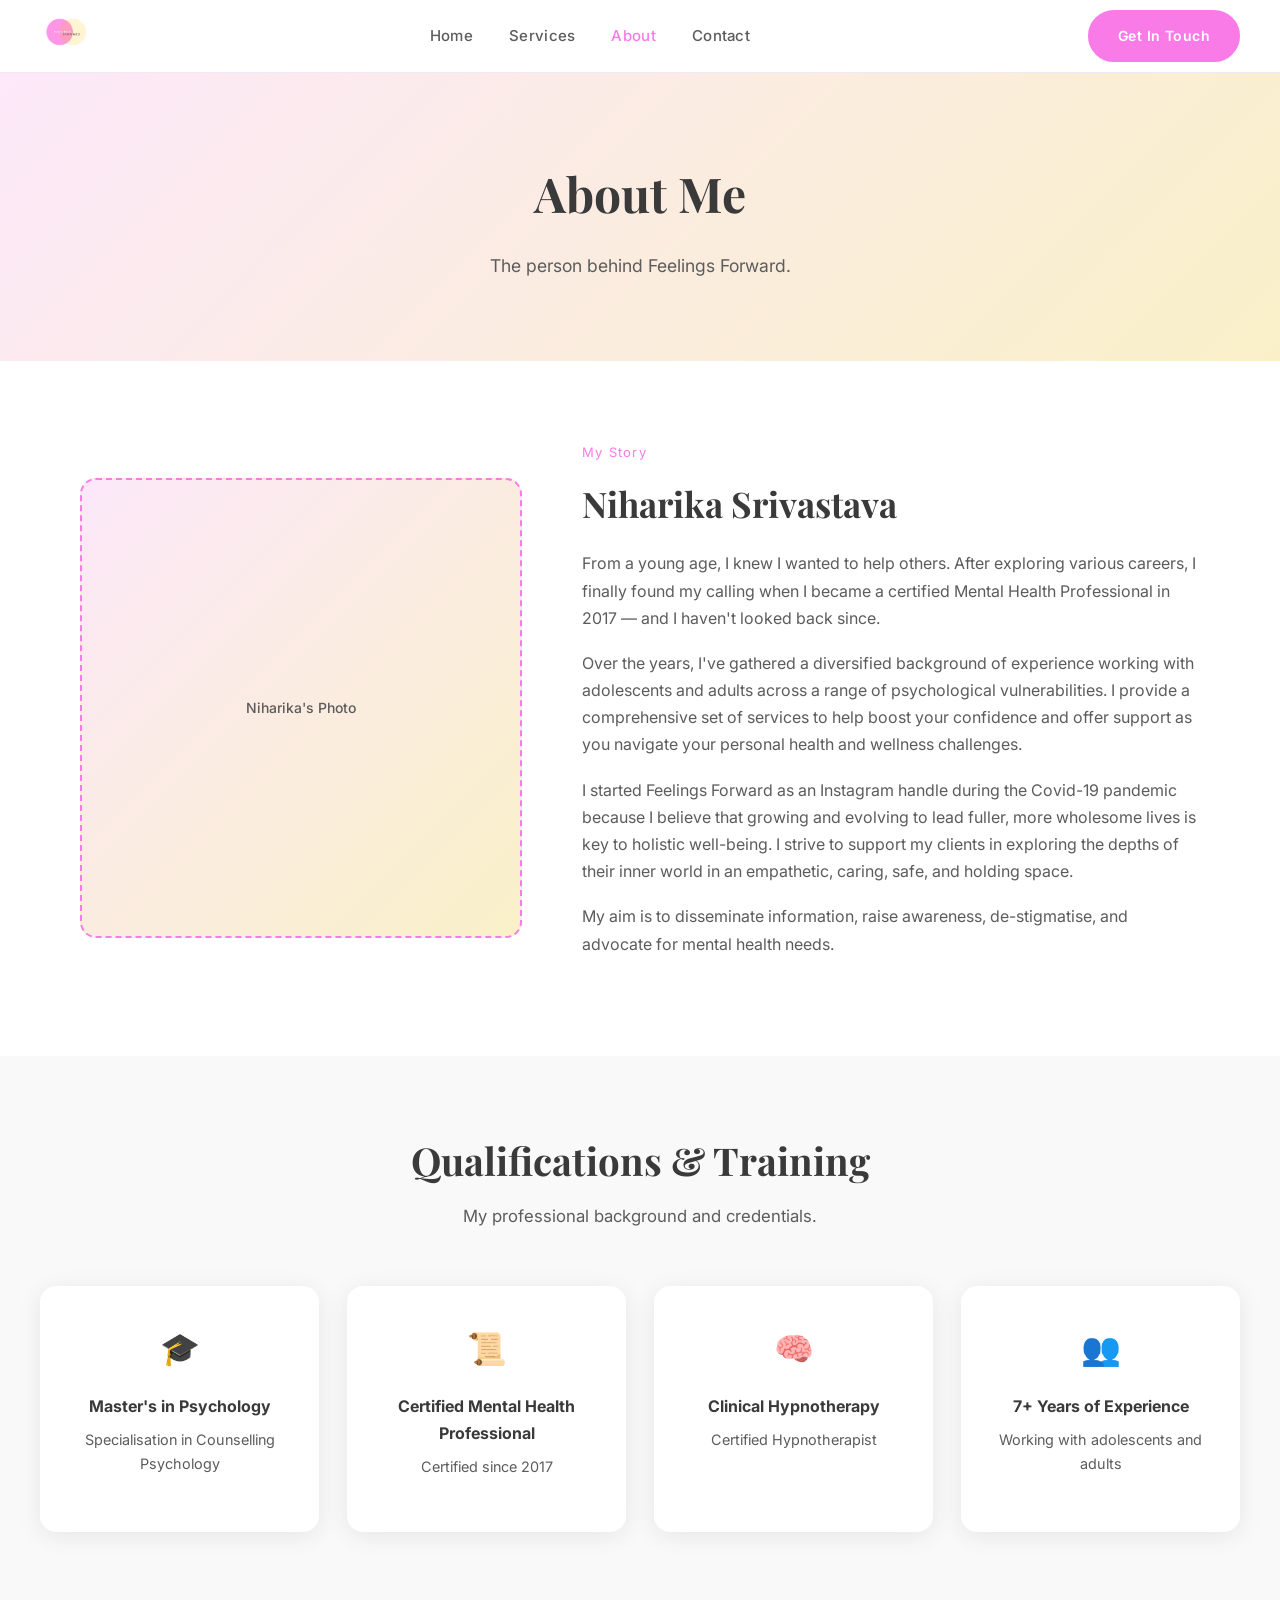
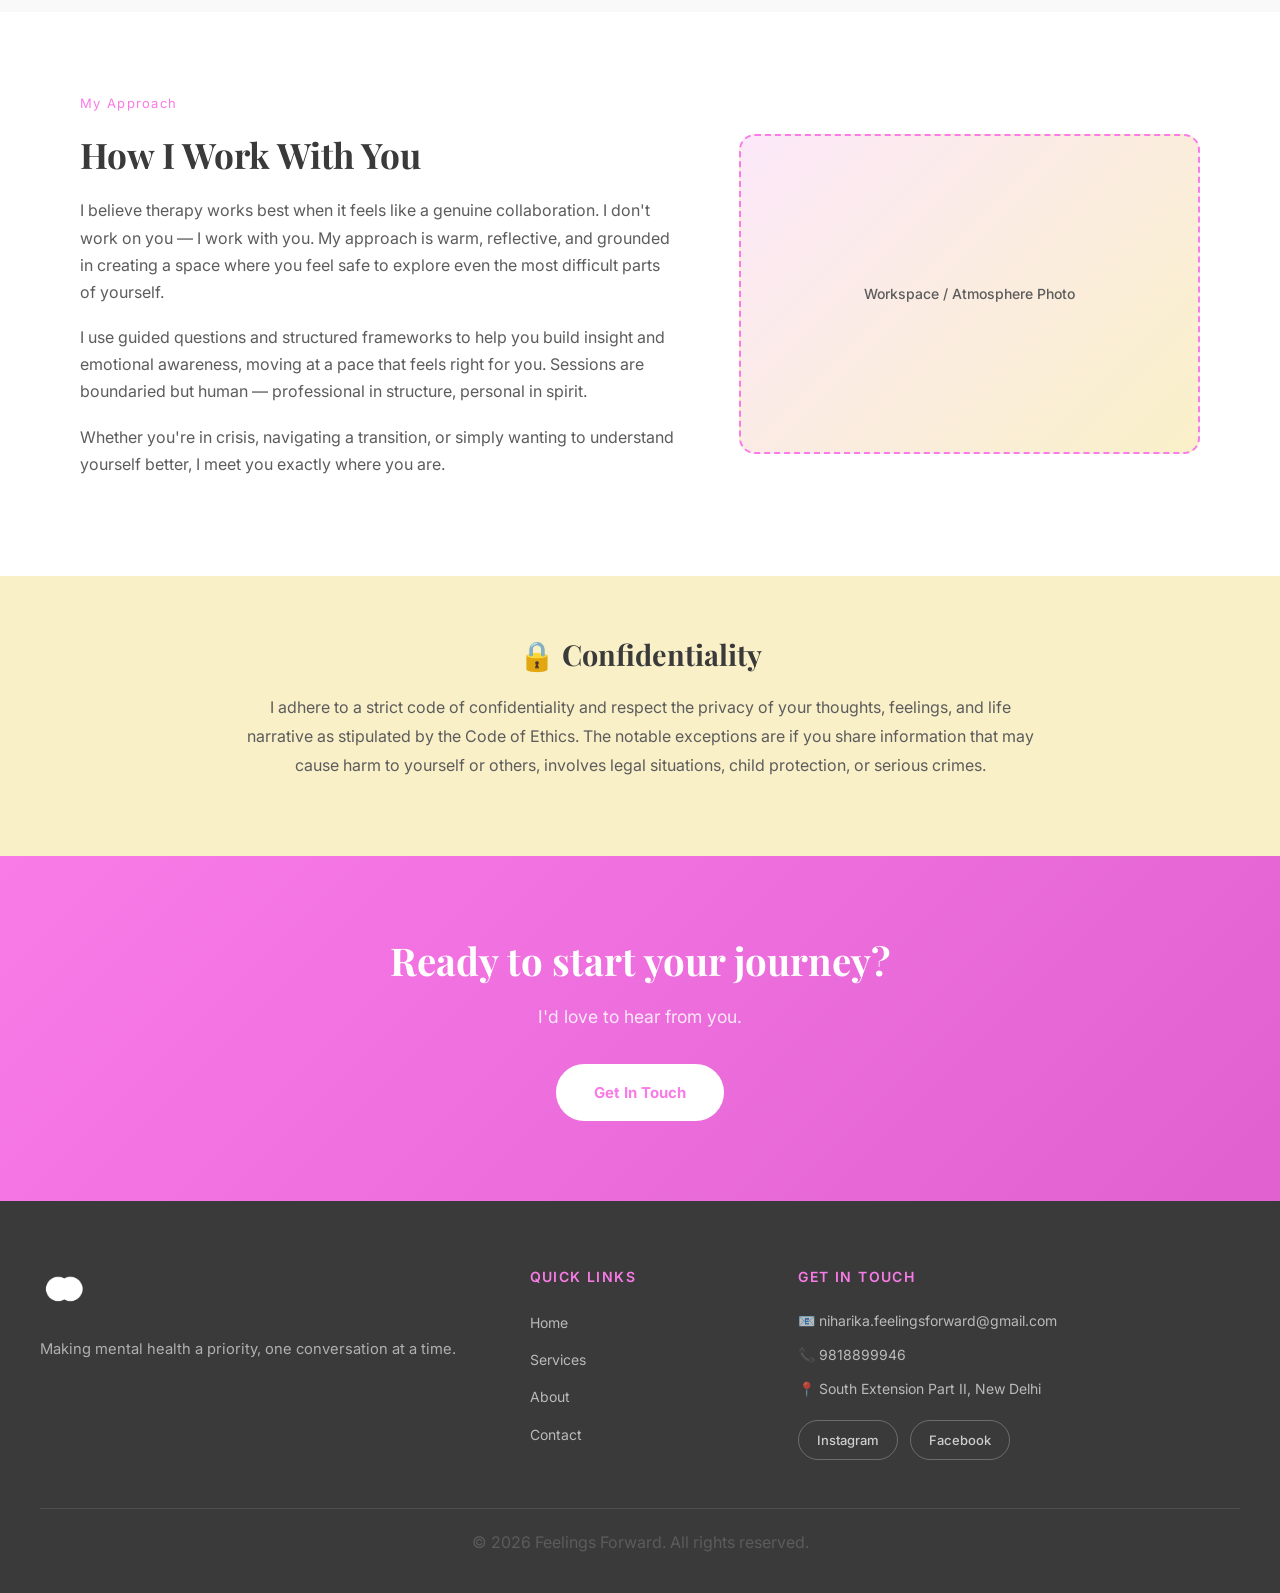
==== about.html @ fb522c78 "Add files via upload" ====
<!DOCTYPE html>
<html lang="en">
<head>
  <meta charset="UTF-8"/>
  <meta name="viewport" content="width=device-width, initial-scale=1.0"/>
  <title>About | Feelings Forward</title>
  <link rel="stylesheet" href="styles.css"/>
  <link href="https://fonts.googleapis.com/css2?family=Playfair+Display:wght@400;600;700&family=Inter:wght@300;400;500;600&display=swap" rel="stylesheet"/>
</head>
<body>

  <nav class="navbar">
    <div class="nav-container">
      <a href="index.html" class="logo">
        <img src="logo.png" alt="Feelings Forward" class="logo-img"/>
      </a>
      <ul class="nav-links">
        <li><a href="index.html">Home</a></li>
        <li><a href="services.html">Services</a></li>
        <li><a href="about.html" class="active">About</a></li>
        <li><a href="contact.html">Contact</a></li>
      </ul>
      <a href="contact.html" class="btn-primary">Get In Touch</a>
      <div class="hamburger" onclick="toggleMenu()">
        <span></span><span></span><span></span>
      </div>
    </div>
  </nav>

  <section class="page-header">
    <h1>About Me</h1>
    <p>The person behind Feelings Forward.</p>
  </section>

  <!-- ABOUT MAIN -->
  <section class="section about-main">
    <div class="about-main-image">
      <div class="placeholder-img large-placeholder"><span>Niharika's Photo</span></div>
    </div>
    <div class="about-main-content">
      <p class="section-label">My Story</p>
      <h2>Niharika Srivastava</h2>
      <p>From a young age, I knew I wanted to help others. After exploring various careers, I finally found my calling when I became a certified Mental Health Professional in 2017 — and I haven't looked back since.</p>
      <p>Over the years, I've gathered a diversified background of experience working with adolescents and adults across a range of psychological vulnerabilities. I provide a comprehensive set of services to help boost your confidence and offer support as you navigate your personal health and wellness challenges.</p>
      <p>I started Feelings Forward as an Instagram handle during the Covid-19 pandemic because I believe that growing and evolving to lead fuller, more wholesome lives is key to holistic well-being. I strive to support my clients in exploring the depths of their inner world in an empathetic, caring, safe, and holding space.</p>
      <p>My aim is to disseminate information, raise awareness, de-stigmatise, and advocate for mental health needs.</p>
    </div>
  </section>

  <!-- QUALIFICATIONS -->
  <section class="section qualifications-section">
    <div class="section-header">
      <h2>Qualifications & Training</h2>
      <p>My professional background and credentials.</p>
    </div>
    <div class="qual-grid">
      <div class="qual-card">
        <div class="qual-icon">🎓</div>
        <h4>Master's in Psychology</h4>
        <p>Specialisation in Counselling Psychology</p>
      </div>
      <div class="qual-card">
        <div class="qual-icon">📜</div>
        <h4>Certified Mental Health Professional</h4>
        <p>Certified since 2017</p>
      </div>
      <div class="qual-card">
        <div class="qual-icon">🧠</div>
        <h4>Clinical Hypnotherapy</h4>
        <p>Certified Hypnotherapist</p>
      </div>
      <div class="qual-card">
        <div class="qual-icon">👥</div>
        <h4>7+ Years of Experience</h4>
        <p>Working with adolescents and adults</p>
      </div>
    </div>
  </section>

  <!-- MY APPROACH -->
  <section class="section approach-section">
    <div class="approach-content">
      <p class="section-label">My Approach</p>
      <h2>How I Work With You</h2>
      <p>I believe therapy works best when it feels like a genuine collaboration. I don't work on you — I work with you. My approach is warm, reflective, and grounded in creating a space where you feel safe to explore even the most difficult parts of yourself.</p>
      <p>I use guided questions and structured frameworks to help you build insight and emotional awareness, moving at a pace that feels right for you. Sessions are boundaried but human — professional in structure, personal in spirit.</p>
      <p>Whether you're in crisis, navigating a transition, or simply wanting to understand yourself better, I meet you exactly where you are.</p>
    </div>
    <div class="approach-image">
      <div class="placeholder-img"><span>Workspace / Atmosphere Photo</span></div>
    </div>
  </section>

  <!-- CONFIDENTIALITY -->
  <section class="confidentiality-section">
    <div class="conf-inner">
      <h2>🔒 Confidentiality</h2>
      <p>I adhere to a strict code of confidentiality and respect the privacy of your thoughts, feelings, and life narrative as stipulated by the Code of Ethics. The notable exceptions are if you share information that may cause harm to yourself or others, involves legal situations, child protection, or serious crimes.</p>
    </div>
  </section>

  <section class="cta-banner">
    <h2>Ready to start your journey?</h2>
    <p>I'd love to hear from you.</p>
    <a href="contact.html" class="btn-white">Get In Touch</a>
  </section>

  <footer class="footer">
    <div class="footer-container">
      <div class="footer-brand">
        <img src="logo.png" alt="Feelings Forward" class="footer-logo"/>
        <p>Making mental health a priority, one conversation at a time.</p>
      </div>
      <div class="footer-links">
        <h4>Quick Links</h4>
        <ul>
          <li><a href="index.html">Home</a></li>
          <li><a href="services.html">Services</a></li>
          <li><a href="about.html">About</a></li>
          <li><a href="contact.html">Contact</a></li>
        </ul>
      </div>
      <div class="footer-contact">
        <h4>Get In Touch</h4>
        <p>📧 niharika.feelingsforward@gmail.com</p>
        <p>📞 9818899946</p>
        <p>📍 South Extension Part II, New Delhi</p>
        <div class="social-links">
          <a href="#" class="social-btn">Instagram</a>
          <a href="#" class="social-btn">Facebook</a>
        </div>
      </div>
    </div>
    <div class="footer-bottom">
      <p>© 2026 Feelings Forward. All rights reserved.</p>
    </div>
  </footer>

  <script src="script.js"></script>
</body>
</html>
---- styles.css ----
/* ===========================
   FEELINGS FORWARD - STYLES
   =========================== */

:root {
  --pink: #F97BE8;
  --pink-light: #fce8f9;
  --cream: #FAF0C8;
  --cream-dark: #f5e6a8;
  --dark: #3a3a3a;
  --grey: #5C5C5C;
  --light-grey: #f9f9f9;
  --white: #ffffff;
  --font-heading: 'Playfair Display', serif;
  --font-body: 'Inter', sans-serif;
  --shadow: 0 4px 24px rgba(0,0,0,0.08);
  --radius: 16px;
  --transition: all 0.3s ease;
}

* { margin: 0; padding: 0; box-sizing: border-box; }

html { scroll-behavior: smooth; }

body {
  font-family: var(--font-body);
  color: var(--dark);
  background: var(--white);
  line-height: 1.7;
}

/* ---- NAVBAR ---- */
.navbar {
  position: sticky;
  top: 0;
  z-index: 1000;
  background: rgba(255,255,255,0.96);
  backdrop-filter: blur(10px);
  border-bottom: 1px solid #f0e8f5;
  padding: 0 40px;
}

.nav-container {
  max-width: 1200px;
  margin: 0 auto;
  display: flex;
  align-items: center;
  justify-content: space-between;
  height: 72px;
}

.logo-img { height: 52px; width: auto; }

.nav-links {
  display: flex;
  list-style: none;
  gap: 36px;
}

.nav-links a {
  text-decoration: none;
  color: var(--grey);
  font-size: 15px;
  font-weight: 500;
  letter-spacing: 0.02em;
  transition: var(--transition);
}

.nav-links a:hover,
.nav-links a.active {
  color: var(--pink);
}

.hamburger { display: none; flex-direction: column; gap: 5px; cursor: pointer; }
.hamburger span { display: block; width: 24px; height: 2px; background: var(--grey); border-radius: 2px; transition: var(--transition); }

/* ---- BUTTONS ---- */
.btn-primary {
  display: inline-block;
  background: var(--pink);
  color: white;
  padding: 12px 28px;
  border-radius: 50px;
  text-decoration: none;
  font-weight: 600;
  font-size: 14px;
  letter-spacing: 0.03em;
  transition: var(--transition);
  border: 2px solid var(--pink);
  cursor: pointer;
}

.btn-primary:hover {
  background: #e060d0;
  border-color: #e060d0;
  transform: translateY(-2px);
  box-shadow: 0 8px 20px rgba(249,123,232,0.35);
}

.btn-secondary {
  display: inline-block;
  background: transparent;
  color: var(--pink);
  padding: 12px 28px;
  border-radius: 50px;
  text-decoration: none;
  font-weight: 600;
  font-size: 14px;
  border: 2px solid var(--pink);
  transition: var(--transition);
}

.btn-secondary:hover {
  background: var(--pink-light);
  transform: translateY(-2px);
}

.btn-white {
  display: inline-block;
  background: white;
  color: var(--pink);
  padding: 14px 36px;
  border-radius: 50px;
  text-decoration: none;
  font-weight: 700;
  font-size: 15px;
  transition: var(--transition);
  border: 2px solid white;
}

.btn-white:hover {
  background: transparent;
  color: white;
  transform: translateY(-2px);
}

.full-width { width: 100%; text-align: center; }

/* ---- SECTIONS ---- */
.section {
  max-width: 1200px;
  margin: 0 auto;
  padding: 80px 40px;
}

.section-header {
  text-align: center;
  margin-bottom: 56px;
}

.section-header h2 {
  font-family: var(--font-heading);
  font-size: 2.4rem;
  color: var(--dark);
  margin-bottom: 16px;
}

.section-header p {
  font-size: 1.05rem;
  color: var(--grey);
  max-width: 560px;
  margin: 0 auto;
}

.section-label {
  font-size: 13px;
  font-weight: 600
text-transform: uppercase;
  letter-spacing: 0.1em;
  color: var(--pink);
  display: block;
  margin-bottom: 8px;
}

h2 {
  font-family: var(--font-heading);
  font-size: 2.2rem;
  color: var(--dark);
  margin-bottom: 20px;
  line-height: 1.3;
}

h3 {
  font-family: var(--font-heading);
  font-size: 1.4rem;
  color: var(--dark);
  margin-bottom: 12px;
}

p {
  color: var(--grey);
  font-size: 1rem;
  margin-bottom: 16px;
}

/* ---- PLACEHOLDER IMAGES ---- */
.placeholder-img {
  background: linear-gradient(135deg, var(--pink-light), var(--cream));
  border-radius: var(--radius);
  display: flex;
  align-items: center;
  justify-content: center;
  width: 100%;
  height: 320px;
  color: var(--grey);
  font-size: 14px;
  font-weight: 500;
  border: 2px dashed var(--pink);
}

.large-placeholder { height: 460px; }
.hero-placeholder { height: 420px; border-radius: 24px; }

/* ---- HERO ---- */
.hero {
  max-width: 1200px;
  margin: 0 auto;
  padding: 80px 40px;
  display: grid;
  grid-template-columns: 1fr 1fr;
  gap: 60px;
  align-items: center;
  min-height: 88vh;
}

.hero-tagline {
  font-size: 13px;
  font-weight: 600;
  text-transform: uppercase;
  letter-spacing: 0.12em;
  color: var(--pink);
  margin-bottom: 16px;
}

.hero-title {
  font-family: var(--font-heading);
  font-size: 3.2rem;
  line-height: 1.2;
  color: var(--dark);
  margin-bottom: 24px;
}

.highlight {
  color: var(--pink);
  position: relative;
}

.hero-subtitle {
  font-size: 1.1rem;
  color: var(--grey);
  margin-bottom: 36px;
  line-height: 1.8;
  max-width: 500px;
}

.hero-buttons {
  display: flex;
  gap: 16px;
  flex-wrap: wrap;
}

/* ---- INTRO STRIP ---- */
.intro-strip {
  background: linear-gradient(135deg, var(--pink), #e060d0);
  color: white;
  text-align: center;
  padding: 40px;
  font-family: var(--font-heading);
  font-size: 1.3rem;
  font-style: italic;
  line-height: 1.6;
}

/* ---- SERVICES PREVIEW ---- */
.services-preview { background: var(--light-grey); border-radius: 0; max-width: 100%; padding: 80px 40px; }

.services-grid {
  display: grid;
  grid-template-columns: repeat(auto-fit, minmax(220px, 1fr));
  gap: 28px;
  max-width: 1200px;
  margin: 0 auto 48px;
}

.service-card {
  background: white;
  border-radius: var(--radius);
  padding: 36px 28px;
  box-shadow: var(--shadow);
  transition: var(--transition);
  border: 1px solid #f5eef9;
}

.service-card:hover {
  transform: translateY(-6px);
  box-shadow: 0 12px 40px rgba(249,123,232,0.15);
}

.service-icon {
  font-size: 2rem;
  margin-bottom: 16px;
}

.service-card h3 {
  font-size: 1.15rem;
  margin-bottom: 10px;
}

.service-card p {
  font-size: 0.92rem;
  margin-bottom: 20px;
}

.card-link {
  color: var(--pink);
  text-decoration: none;
  font-weight: 600;
  font-size: 14px;
  transition: var(--transition);
}

.card-link:hover { letter-spacing: 0.03em; }

.section-cta { text-align: center; }

/* ---- ABOUT PREVIEW ---- */
.about-preview {
  display: grid;
  grid-template-columns: 1fr 1fr;
  gap: 60px;
  align-items: center;
}

.about-preview-content h2 { margin-bottom: 20px; }
.about-preview-content p { margin-bottom: 16px; }
.about-preview-content .btn-secondary { margin-top: 8px; }

/* ---- WHY SECTION ---- */
.why-section { background: var(--cream); max-width: 100%; padding: 80px 40px; }

.why-grid {
  display: grid;
  grid-template-columns: repeat(auto-fit, minmax(220px, 1fr));
  gap: 28px;
  max-width: 1200px;
  margin: 0 auto;
}

.why-card {
  background: white;
  border-radius: var(--radius);
  padding: 36px 28px;
  text-align: center;
  box-shadow: var(--shadow);
  transition: var(--transition);
}

.why-card:hover { transform: translateY(-4px); }

.why-icon { font-size: 2.2rem; margin-bottom: 16px; }
.why-card h4 { font-size: 1.05rem; margin-bottom: 10px; color: var(--dark); }
.why-card p { font-size: 0.92rem; }

/* ---- CTA BANNER ---- */
.cta-banner {
  background: linear-gradient(135deg, #f97be8, #e060d0);
  text-align: center;
  padding: 80px 40px;
  color: white;
}

.cta-banner h2 {
  font-family: var(--font-heading);
  font-size: 2.4rem;
  color: white;
  margin-bottom: 16px;
}

.cta-banner p {
  color: rgba(255,255,255,0.85);
  font-size: 1.1rem;
  margin-bottom: 32px;
}

/* ---- FOOTER ---- */
.footer {
  background: var(--dark);
  color: white;
  padding: 64px 40px 0;
}

.footer-container {
  max-width: 1200px;
  margin: 0 auto;
  display: grid;
  grid-template-columns: 2fr 1fr 2fr;
  gap: 48px;
  padding-bottom: 48px;
  border-bottom: 1px solid rgba(255,255,255,0.1);
}

.footer-logo { height: 48px; margin-bottom: 16px; filter: brightness(0) invert(1); }

.footer-brand p { color: rgba(255,255,255,0.6); font-size: 0.92rem; }

.footer-links h4,
.footer-contact h4 {
  font-size: 14px;
  font-weight: 600;
  text-transform: uppercase;
  letter-spacing: 0.1em;
  color: var(--pink);
  margin-bottom: 20px;
}

.footer-links ul { list-style: none; }
.footer-links ul li { margin-bottom: 10px; }
.footer-links ul li a {
  color: rgba(255,255,255,0.65);
  text-decoration: none;
  font-size: 14px;
  transition: var(--transition);
}
.footer-links ul li a:hover { color: var(--pink); }

.footer-contact p {
  color: rgba(255,255,255,0.65);
  font-size: 14px;
  margin-bottom: 10px;
}

.social-links { display: flex; gap: 12px; margin-top: 20px; }

.social-btn {
  display: inline-block;
  padding: 8px 18px;
  border: 1px solid rgba(255,255,255,0.25);
  border-radius: 50px;
  color: rgba(255,255,255,0.75);
  text-decoration: none;
  font-size: 13px;
  font-weight: 500;
  transition: var(--transition);
}

.social-btn:hover {
  background: var(--pink);
  border-color: var(--pink);
  color: white;
}

.footer-bottom {
  text-align: center;
  padding: 20px 0;
  color: rgba(255,255,255,0.35);
  font-size: 13px;
}

/* ---- PAGE HEADER ---- */
.page-header {
  background: linear-gradient(135deg, var(--pink-light), var(--cream));
  text-align: center;
  padding: 80px 40px;
}

.page-header h1 {
  font-family: var(--font-heading);
  font-size: 3rem;
  color: var(--dark);
  margin-bottom: 16px;
}

.page-header p {
  font-size: 1.1rem;
  color: var(--grey);
  max-width: 500px;
  margin: 0 auto;
}

/* ---- SERVICES FULL PAGE ---- */
.services-full {
  display: flex;
  flex-direction: column;
  gap: 72px;
}

.service-full-card {
  display: grid;
  grid-template-columns: 1fr 1fr;
  gap: 60px;
  align-items: center;
}

.service-full-card.reverse { direction: rtl; }
.service-full-card.reverse > * { direction: ltr; }

.service-badge {
  display: inline-block;
  background: var(--pink-light);
  color: var(--pink);
  font-size: 12px;
  font-weight: 700;
  text-transform: uppercase;
  letter-spacing: 0.1em;
  padding: 6px 16px;
  border-radius: 50px;
  margin-bottom: 16px;
}

.service-meta {
  display: flex;
  gap: 20px;
  margin: 24px 0 28px;
  flex-wrap: wrap;
}

.service-duration,
.service-price {
  font-size: 14px;
  font-weight: 600;
  padding: 8px 18px;
  border-radius: 50px;
  background: var(--cream);
  color: var(--dark);
}

.service-price { background: var(--pink-light); color: var(--pink); }

/* ---- ABOUT PAGE ---- */
.about-main {
  display: grid;
  grid-template-columns: 1fr 1.4fr;
  gap: 60px;
  align-items: center;
}

.about-main-content p { margin-bottom: 18px; }
.about-main-content h2 { margin-bottom: 24px; }

.qualifications-section { background: var(--light-grey); max-width: 100%; padding: 80px 40px; }

.qual-grid {
  display: grid;
  grid-template-columns: repeat(auto-fit, minmax(220px, 1fr));
  gap: 28px;
  max-width: 1200px;
  margin: 0 auto;
}

.qual-card {
  background: white;
  border-radius: var(--radius);
  padding: 36px 28px;
  text-align: center;
  box-shadow: var(--shadow);
  transition: var(--transition);
}

.qual-card:hover { transform: translateY(-4px); }
.qual-icon { font-size: 2rem; margin-bottom: 16px; }
.qual-card h4 { font-size: 1rem; color: var(--dark); margin-bottom: 8px; }
.qual-card p { font-size: 0.9rem; }

.approach-section {
  display: grid;
  grid-template-columns: 1.3fr 1fr;
  gap: 60px;
  align-items: center;
}

.approach-content p { margin-bottom: 18px; }

.confidentiality-section {
  background: var(--cream);
  padding: 60px 40px;
}

.conf-inner {
  max-width: 800px;
  margin: 0 auto;
  text-align: center;
}

.conf-inner h2 {
  font-family: var(--font-heading);
  font-size: 1.8rem;
  margin-bottom: 20px;
  color: var(--dark);
}

.conf-inner p { font-size: 1rem; color: var(--grey); line-height: 1.8; }

/* ---- CONTACT PAGE ---- */
.contact-section {
  display: grid;
  grid-template-columns: 1fr 1.4fr;
  gap: 60px;
  align-items: start;
}

.contact-info h2 { margin-bottom: 16px; }
.contact-info > p { margin-bottom: 36px; }

.contact-details { display: flex; flex-direction: column; gap: 24px; }

.contact-item {
  display: flex;
  gap: 16px;
  align-items: flex-start;
}

.contact-icon { font-size: 1.4rem; margin-top: 2px; }

.contact-item h4 {
  font-size: 14px;
  font-weight: 600;
  text-transform: uppercase;
  letter-spacing: 0.08em;
  color: var(--dark);
  margin-bottom: 4px;
}

.contact-item p { font-size: 0.95rem; color: var(--grey); margin: 0; }

.inline-link {
  color: var(--pink);
  text-decoration: none;
  font-weight: 600;
}

.inline-link:hover { text-decoration: underline; }
.mt-20 { margin-top: 24px; }

.contact-form-wrap h2 { margin-bottom: 32px; }

.contact-form { display: flex; flex-direction: column; gap: 20px; }

.form-row {
  display: grid;
  grid-template-columns: 1fr 1fr;
  gap: 20px;
}

.form-group { display: flex; flex-direction: column; gap: 8px; }

.form-group label {
  font-size: 13px;
  font-weight: 600;
  color: var(--dark);
  text-transform: uppercase;
  letter-spacing: 0.06em;
}

.form-group input,
.form-group select,
.form-group textarea {
  padding: 14px 18px;
  border: 1.5px solid #e8dff0;
  border-radius: 12px;
  font-family: var(--font-body);
  font-size: 15px;
  color: var(--dark);
  background: white;
  outline: none;
  transition: var(--transition);
}

.form-group input:focus,
.form-group select:focus,
.form-group textarea:focus {
  border-color: var(--pink);
  box-shadow: 0 0 0 3px rgba(249,123,232,0.12);
}

.form-group textarea { resize: vertical; }

.form-success {
  display: none;
  background: #e8f5e9;
  color: #2e7d32;
  padding: 16px 20px;
  border-radius: 12px;
  font-weight: 500;
  margin-top: 16px;
}

/* ---- FAQ ---- */
.faq-section { max-width: 800px; }

.faq-list { display: flex; flex-direction: column; gap: 16px; }

.faq-item {
  border: 1.5px solid #f0e8f8;
  border-radius: var(--radius);
  overflow: hidden;
}

.faq-question {
  width: 100%;
  background: white;
  border: none;
  padding: 20px 24px;
  text-align: left;
  font-family: var(--font-body);
  font-size: 1rem;
  font-weight: 600;
  color: var(--dark);
  cursor: pointer;
  display: flex;
  justify-content: space-between;
  align-items: center;
  transition: var(--transition);
}

.faq-question:hover { background: var(--pink-light); }
.faq-question span { font-size: 1.4rem; color: var(--pink); transition: var(--transition); }

.faq-answer {
  display: none;
  padding: 0 24px 20px;
  background: white;
}

.faq-answer p { margin: 0; font-size: 0.96rem; }

/* ---- RESPONSIVE ---- */
@media (max-width: 900px) {
  .hero,
  .about-preview,
  .service-full-card,
  .service-full-card.reverse,
  .about-main,
  .approach-section,
  .contact-section {
    grid-template-columns: 1fr;
    direction: ltr;
  }

  .hero { min-height: auto; padding: 60px 24px; }
  .hero-title { font-size: 2.4rem; }
  .hero-image { order: -1; }

  .footer-container {
    grid-template-columns: 1fr;
    gap: 32px;
  }

  .section { padding: 60px 24px; }
  .services-preview,
  .why-section,
  .qualifications-section { padding: 60px 24px; }

  .form-row { grid-template-columns: 1fr; }
}

@media (max-width: 640px) {
  .nav-links,
  .navbar .btn-primary { display: none; }
  .hamburger { display: flex; }
  .hero-title { font-size: 2rem; }
  .section-header h2 { font-size: 1.8rem; }
  .page-header h1 { font-size: 2.2rem; }
  .cta-banner h2 { font-size: 1.8rem; }

  .nav-links.open {
    display: flex;
    flex-direction: column;
    position: fixed;
    top: 72px;
    left: 0;
    right: 0;
    background: white;
    padding: 24px;
    gap: 20px;
    border-bottom: 1px solid #f0e8f5;
    box-shadow: var(--shadow);
  }
}
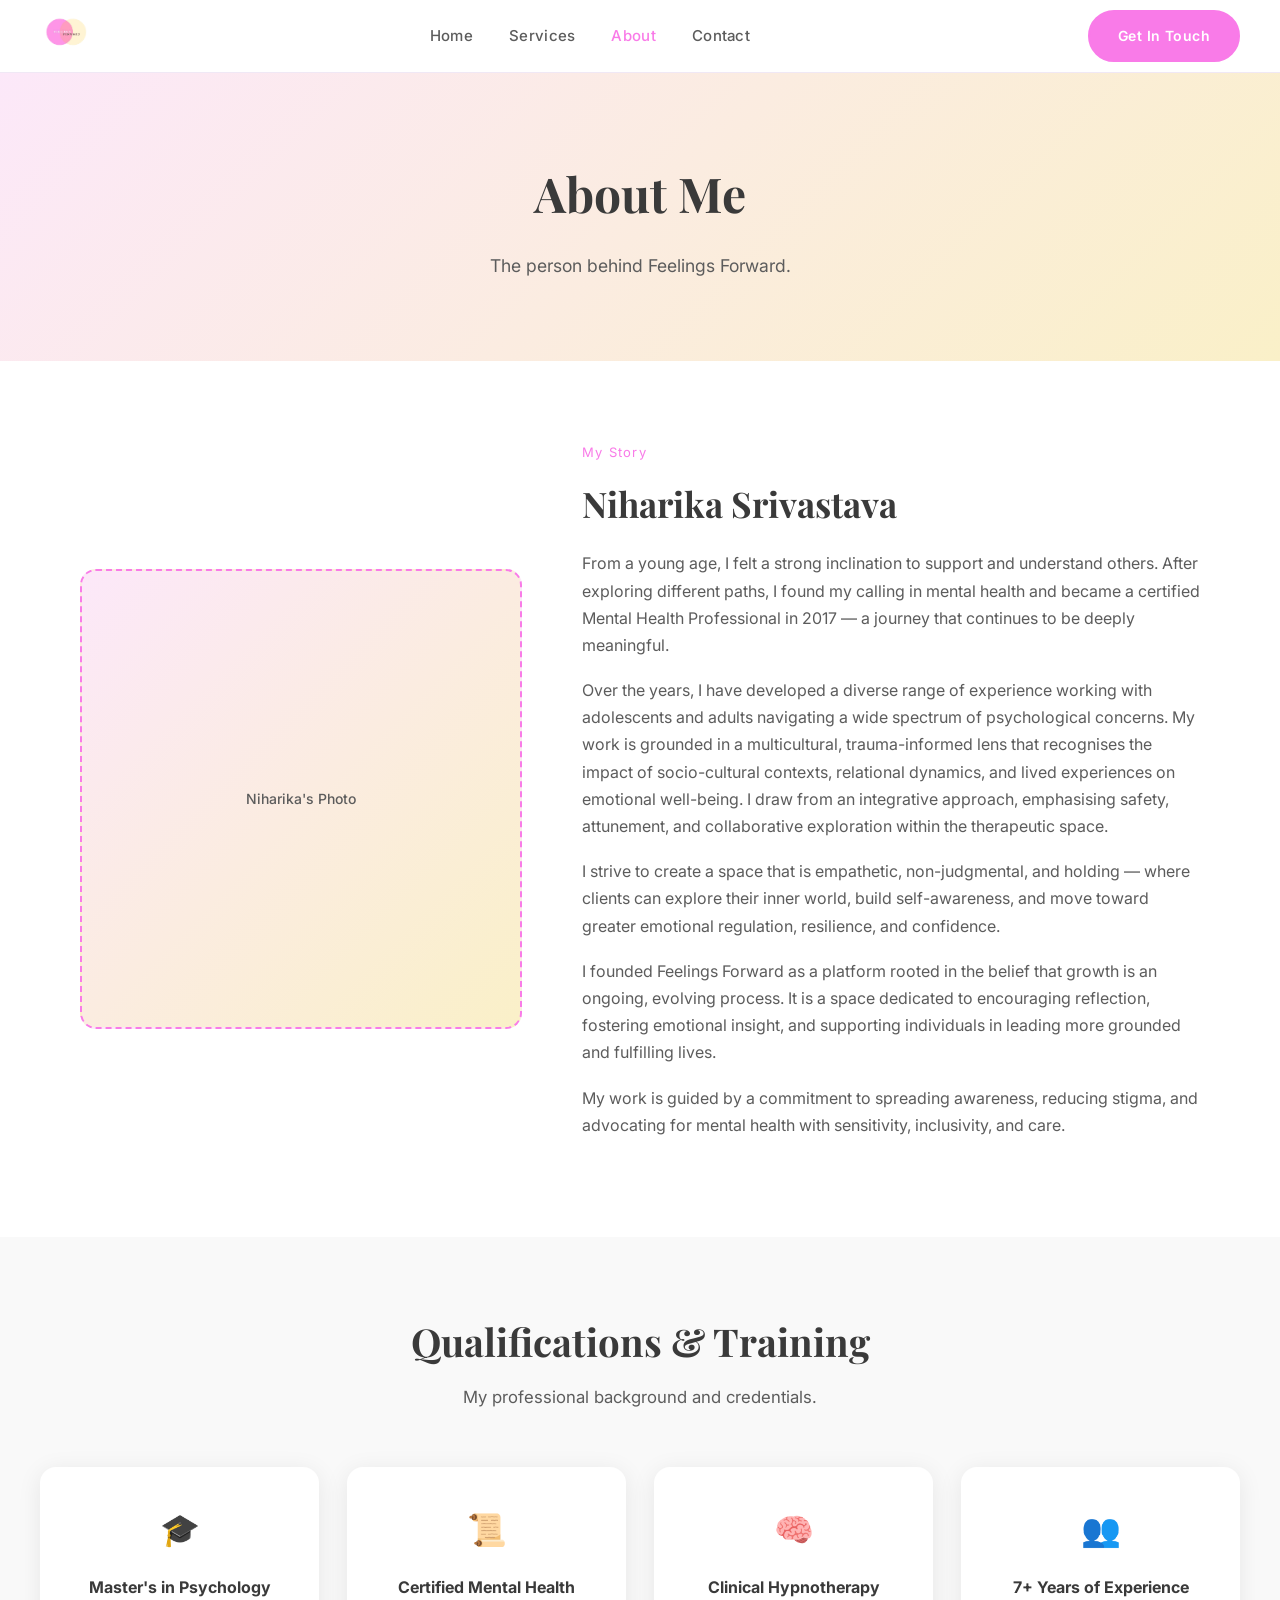
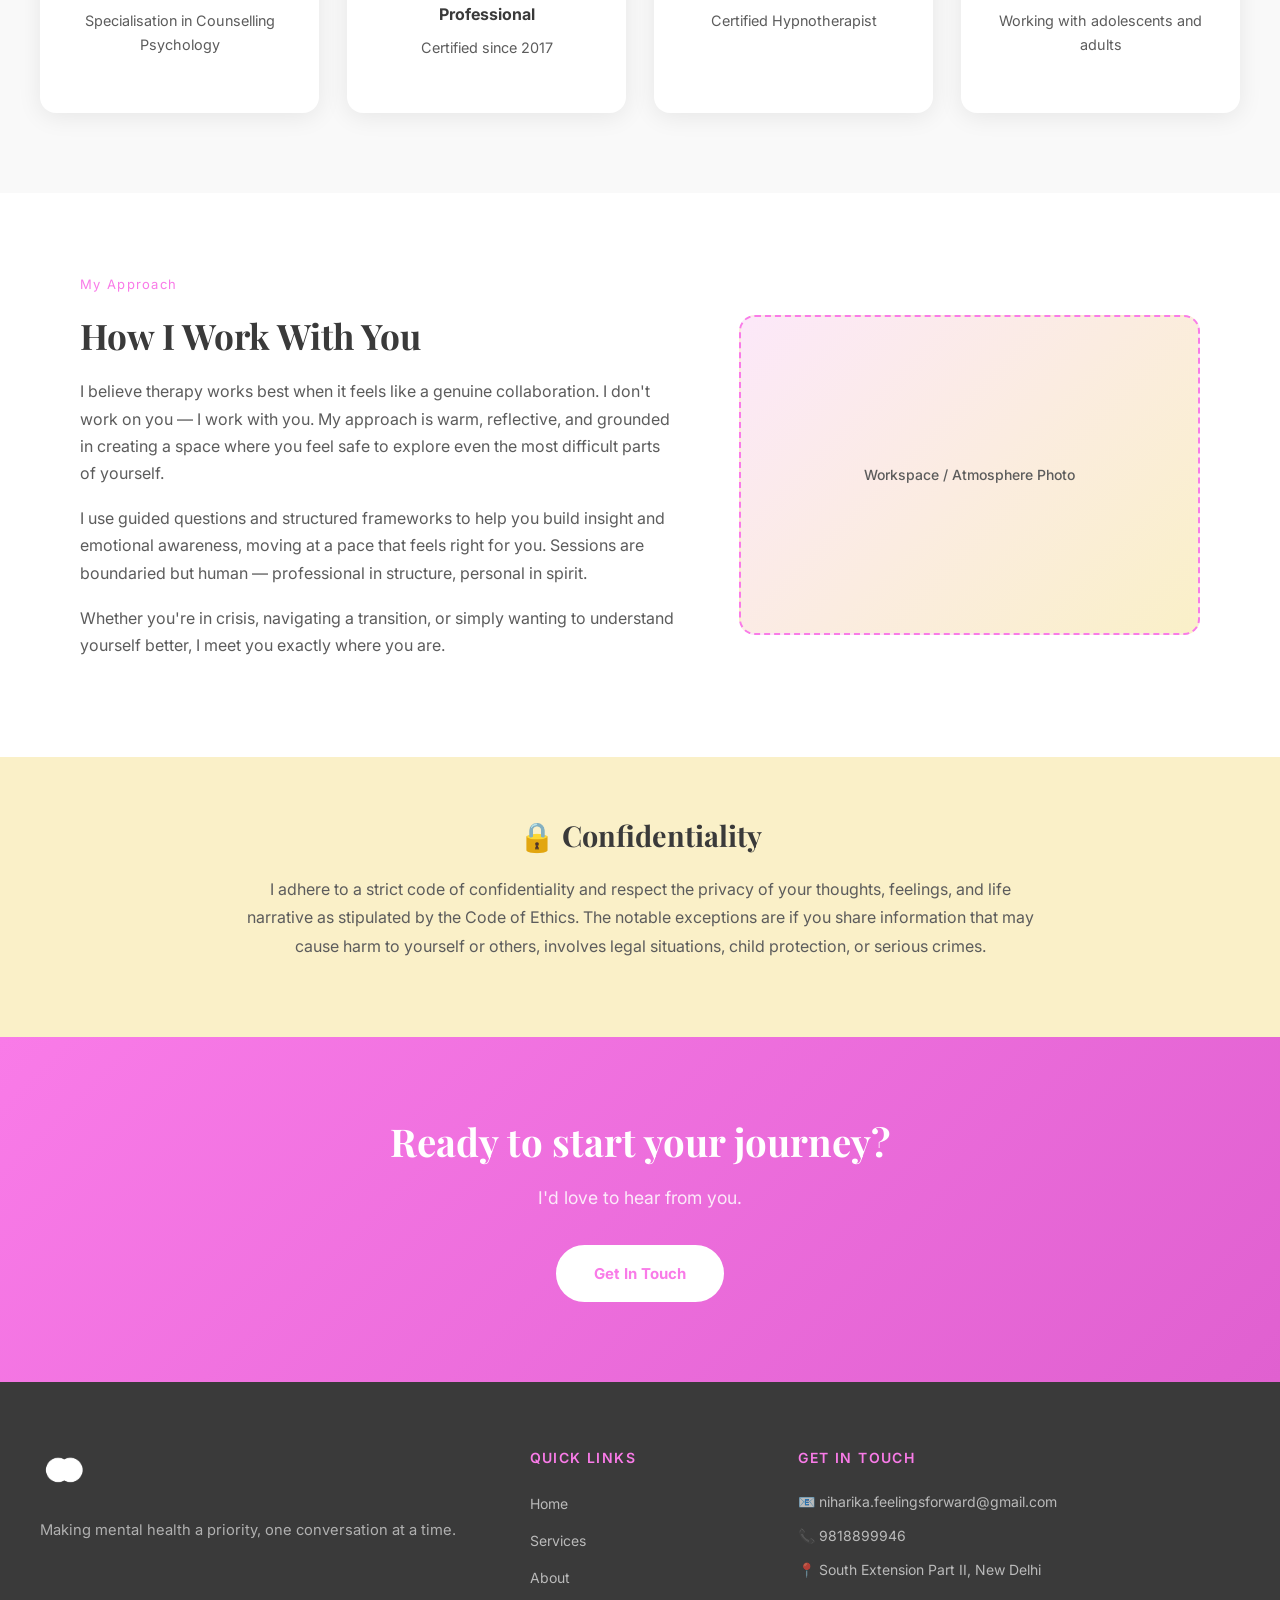
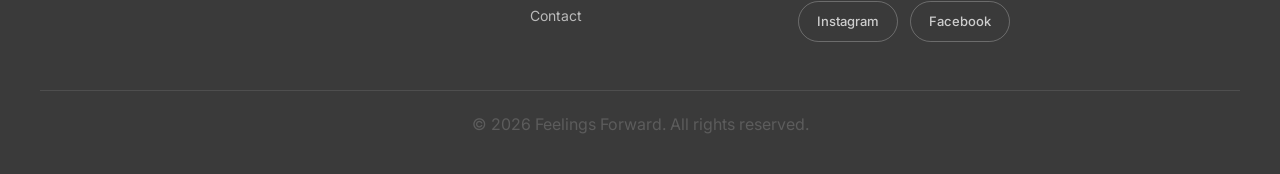
==== commit 944b8042: "Update My Story section on About page" ====
--- a/about.html
+++ b/about.html
@@ -40,10 +40,11 @@
     <div class="about-main-content">
       <p class="section-label">My Story</p>
       <h2>Niharika Srivastava</h2>
-      <p>From a young age, I knew I wanted to help others. After exploring various careers, I finally found my calling when I became a certified Mental Health Professional in 2017 — and I haven't looked back since.</p>
-      <p>Over the years, I've gathered a diversified background of experience working with adolescents and adults across a range of psychological vulnerabilities. I provide a comprehensive set of services to help boost your confidence and offer support as you navigate your personal health and wellness challenges.</p>
-      <p>I started Feelings Forward as an Instagram handle during the Covid-19 pandemic because I believe that growing and evolving to lead fuller, more wholesome lives is key to holistic well-being. I strive to support my clients in exploring the depths of their inner world in an empathetic, caring, safe, and holding space.</p>
-      <p>My aim is to disseminate information, raise awareness, de-stigmatise, and advocate for mental health needs.</p>
+      <p>From a young age, I felt a strong inclination to support and understand others. After exploring different paths, I found my calling in mental health and became a certified Mental Health Professional in 2017 — a journey that continues to be deeply meaningful.</p>
+      <p>Over the years, I have developed a diverse range of experience working with adolescents and adults navigating a wide spectrum of psychological concerns. My work is grounded in a multicultural, trauma-informed lens that recognises the impact of socio-cultural contexts, relational dynamics, and lived experiences on emotional well-being. I draw from an integrative approach, emphasising safety, attunement, and collaborative exploration within the therapeutic space.</p>
+      <p>I strive to create a space that is empathetic, non-judgmental, and holding — where clients can explore their inner world, build self-awareness, and move toward greater emotional regulation, resilience, and confidence.</p>
+      <p>I founded Feelings Forward as a platform rooted in the belief that growth is an ongoing, evolving process. It is a space dedicated to encouraging reflection, fostering emotional insight, and supporting individuals in leading more grounded and fulfilling lives.</p>
+      <p>My work is guided by a commitment to spreading awareness, reducing stigma, and advocating for mental health with sensitivity, inclusivity, and care.</p>
     </div>
   </section>
 
@@ -138,4 +139,4 @@
 
   <script src="script.js"></script>
 </body>
-</html>+</html>
--- a/styles.css
+++ b/styles.css
@@ -217,7 +217,7 @@
   margin: 0 auto;
   padding: 80px 40px;
   display: grid;
-  grid-template-columns: 1fr 1fr;
+  grid-template-columns: 1fr 1.4fr;
   gap: 60px;
   align-items: center;
   min-height: 88vh;
@@ -257,6 +257,18 @@
   display: flex;
   gap: 16px;
   flex-wrap: wrap;
+}
+.hero-image {
+  overflow: hidden;
+  border-radius: 20px;
+}
+
+.hero-photo {
+  width: 100%;
+  height: 580px;
+  object-fit: cover;
+  display: block;
+  border-radius: 20px;
 }
 
 /* ---- INTRO STRIP ---- */
@@ -775,4 +787,4 @@
     border-bottom: 1px solid #f0e8f5;
     box-shadow: var(--shadow);
   }
-}+}
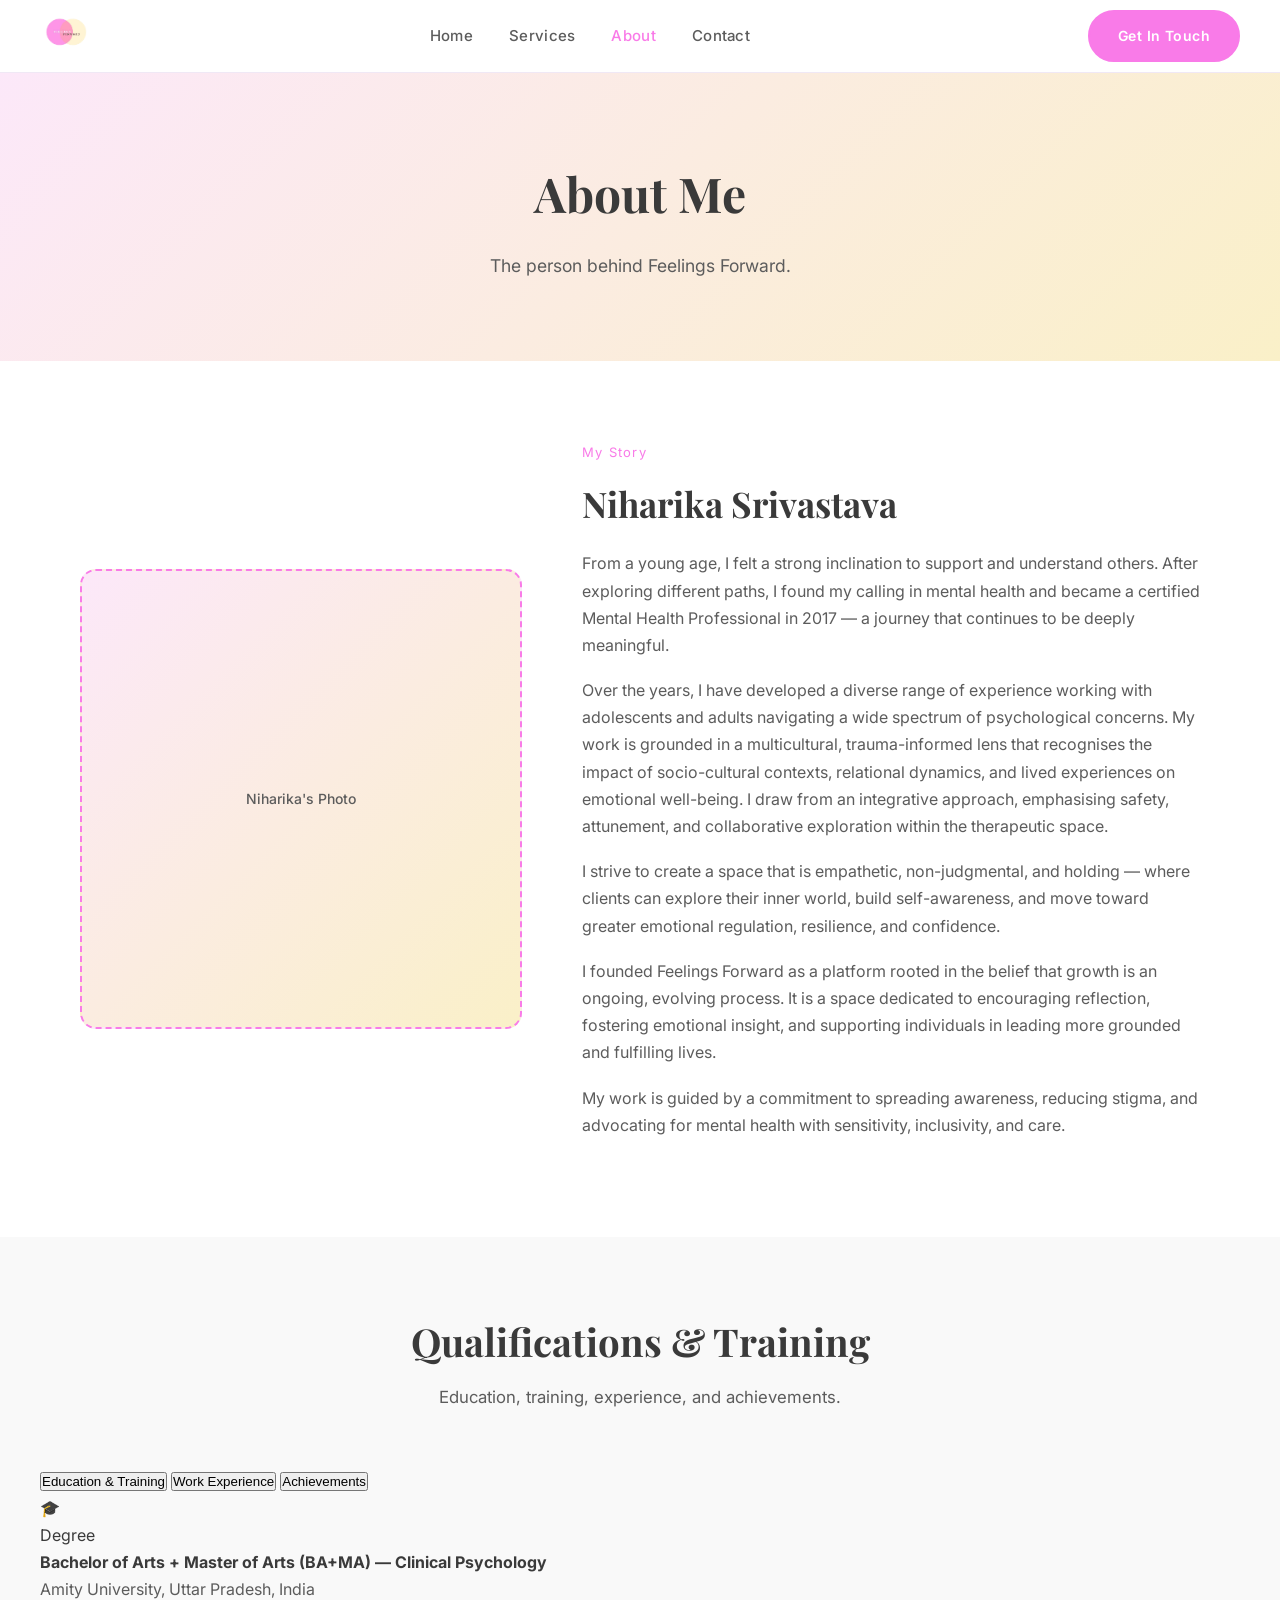
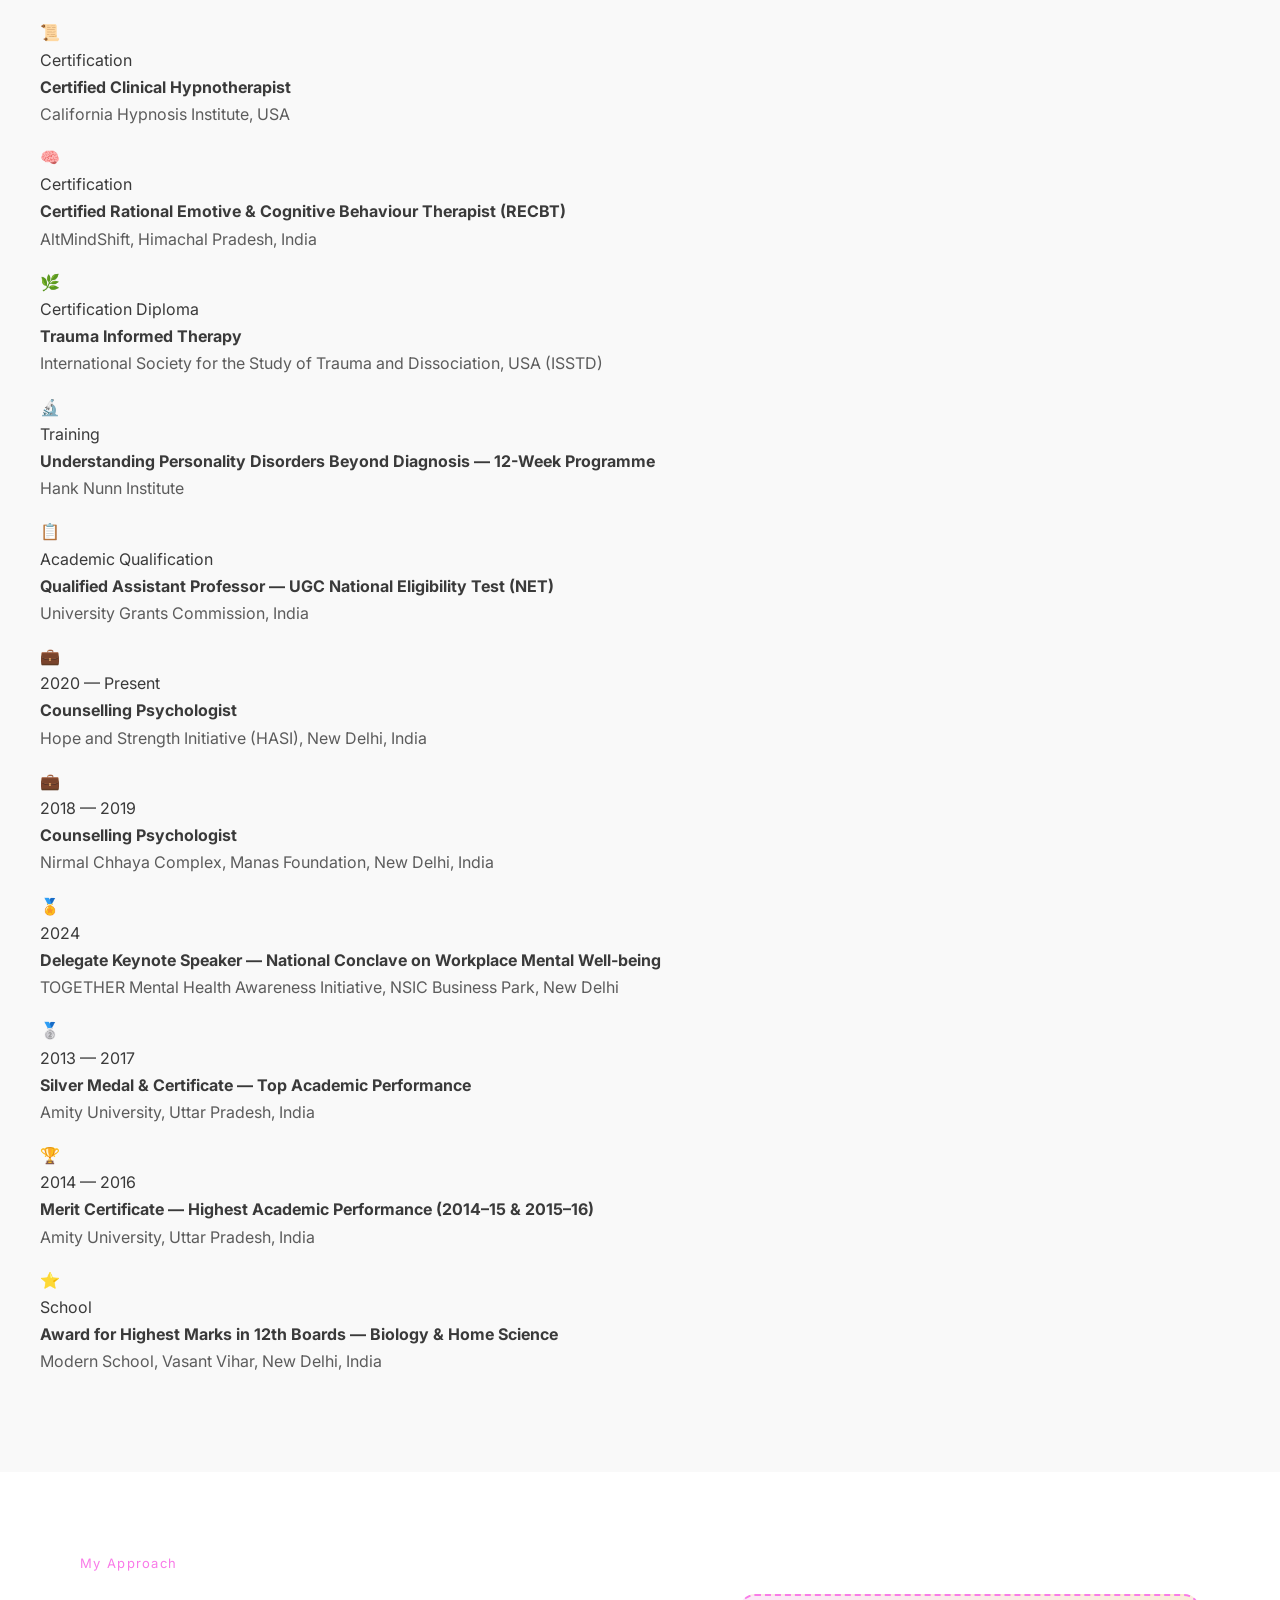
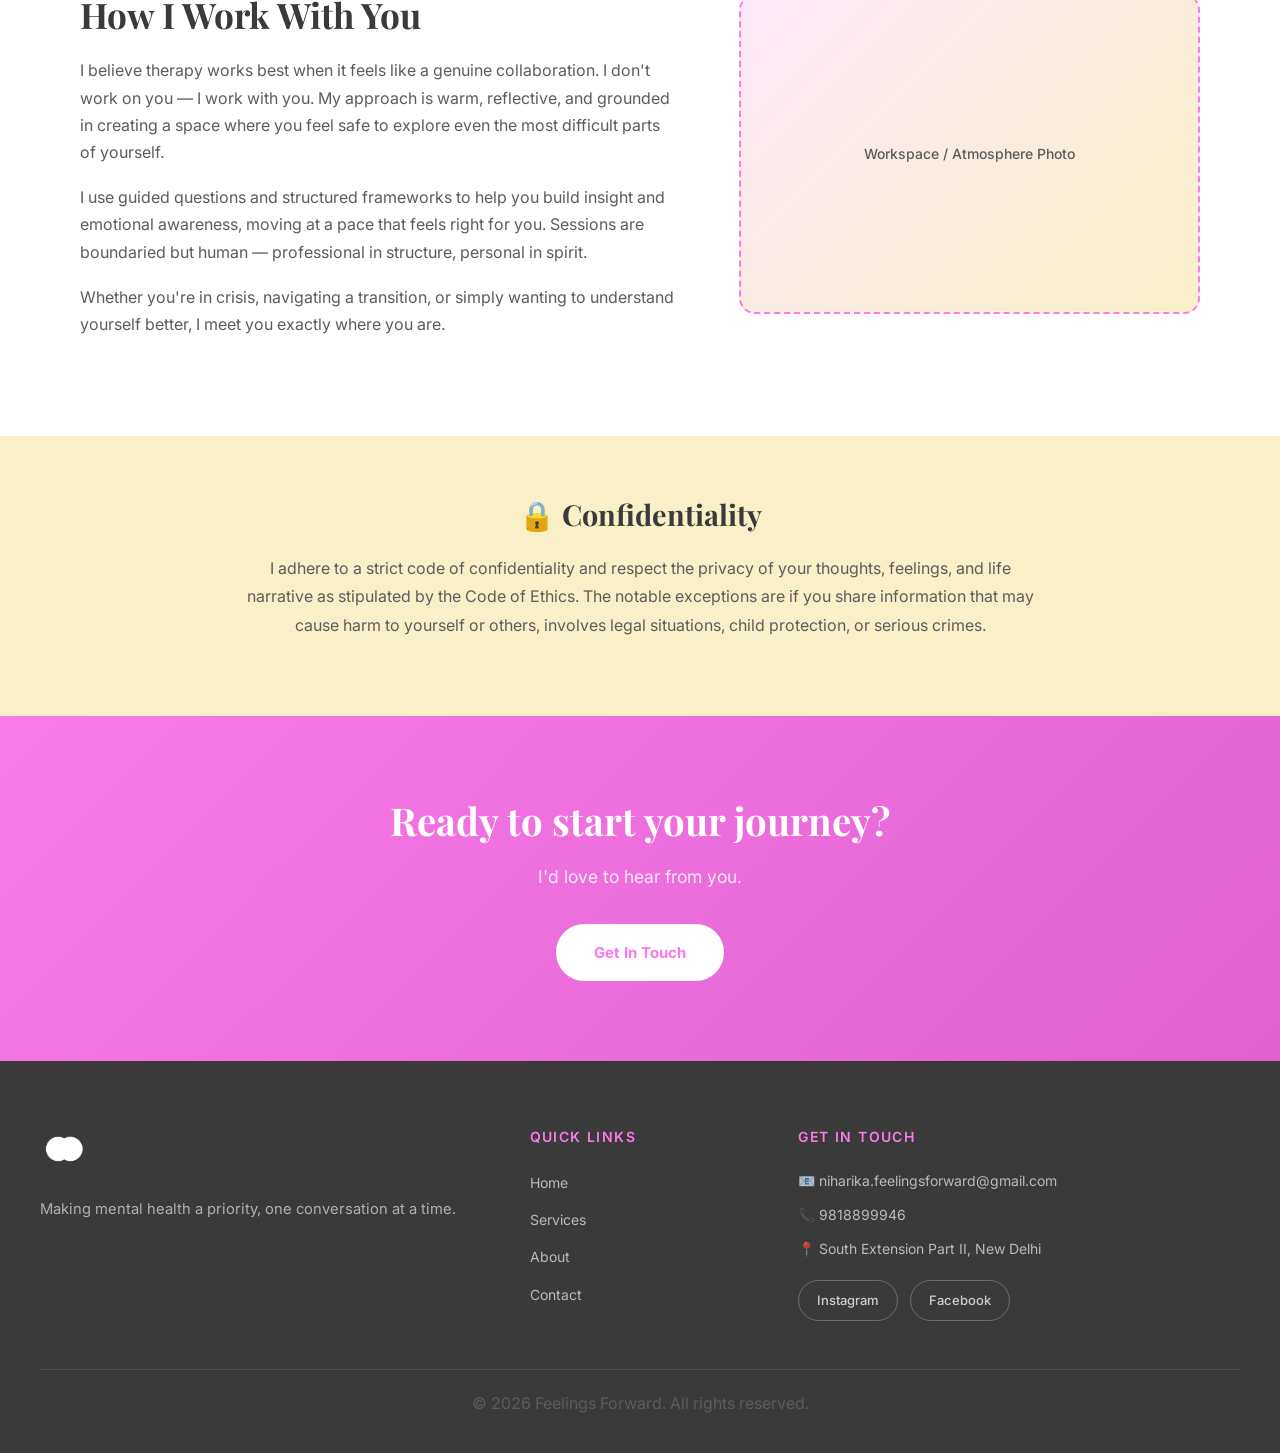
==== commit c188a059: "Redesign Qualifications & Training section on About page" ====
--- a/about.html
+++ b/about.html
@@ -51,31 +51,145 @@
   <!-- QUALIFICATIONS -->
   <section class="section qualifications-section">
     <div class="section-header">
-      <h2>Qualifications & Training</h2>
-      <p>My professional background and credentials.</p>
-    </div>
-    <div class="qual-grid">
-      <div class="qual-card">
-        <div class="qual-icon">🎓</div>
-        <h4>Master's in Psychology</h4>
-        <p>Specialisation in Counselling Psychology</p>
-      </div>
-      <div class="qual-card">
-        <div class="qual-icon">📜</div>
-        <h4>Certified Mental Health Professional</h4>
-        <p>Certified since 2017</p>
-      </div>
-      <div class="qual-card">
-        <div class="qual-icon">🧠</div>
-        <h4>Clinical Hypnotherapy</h4>
-        <p>Certified Hypnotherapist</p>
-      </div>
-      <div class="qual-card">
-        <div class="qual-icon">👥</div>
-        <h4>7+ Years of Experience</h4>
-        <p>Working with adolescents and adults</p>
-      </div>
-    </div>
+      <h2>Qualifications &amp; Training</h2>
+      <p>Education, training, experience, and achievements.</p>
+    </div>
+
+    <div class="qual-tabs">
+      <button class="qual-tab-btn active" onclick="showQualTab('education', this)">Education &amp; Training</button>
+      <button class="qual-tab-btn" onclick="showQualTab('experience', this)">Work Experience</button>
+      <button class="qual-tab-btn" onclick="showQualTab('achievements', this)">Achievements</button>
+    </div>
+
+    <!-- EDUCATION & TRAINING TAB -->
+    <div class="qual-tab-content active" id="qual-education">
+      <div class="qual-timeline">
+
+        <div class="qual-timeline-item">
+          <div class="qual-timeline-icon">🎓</div>
+          <div class="qual-timeline-body">
+            <span class="qual-tag">Degree</span>
+            <h4>Bachelor of Arts + Master of Arts (BA+MA) — Clinical Psychology</h4>
+            <p class="qual-institution">Amity University, Uttar Pradesh, India</p>
+          </div>
+        </div>
+
+        <div class="qual-timeline-item">
+          <div class="qual-timeline-icon">📜</div>
+          <div class="qual-timeline-body">
+            <span class="qual-tag">Certification</span>
+            <h4>Certified Clinical Hypnotherapist</h4>
+            <p class="qual-institution">California Hypnosis Institute, USA</p>
+          </div>
+        </div>
+
+        <div class="qual-timeline-item">
+          <div class="qual-timeline-icon">🧠</div>
+          <div class="qual-timeline-body">
+            <span class="qual-tag">Certification</span>
+            <h4>Certified Rational Emotive &amp; Cognitive Behaviour Therapist (RECBT)</h4>
+            <p class="qual-institution">AltMindShift, Himachal Pradesh, India</p>
+          </div>
+        </div>
+
+        <div class="qual-timeline-item">
+          <div class="qual-timeline-icon">🌿</div>
+          <div class="qual-timeline-body">
+            <span class="qual-tag">Certification Diploma</span>
+            <h4>Trauma Informed Therapy</h4>
+            <p class="qual-institution">International Society for the Study of Trauma and Dissociation, USA (ISSTD)</p>
+          </div>
+        </div>
+
+        <div class="qual-timeline-item">
+          <div class="qual-timeline-icon">🔬</div>
+          <div class="qual-timeline-body">
+            <span class="qual-tag">Training</span>
+            <h4>Understanding Personality Disorders Beyond Diagnosis — 12-Week Programme</h4>
+            <p class="qual-institution">Hank Nunn Institute</p>
+          </div>
+        </div>
+
+        <div class="qual-timeline-item">
+          <div class="qual-timeline-icon">📋</div>
+          <div class="qual-timeline-body">
+            <span class="qual-tag">Academic Qualification</span>
+            <h4>Qualified Assistant Professor — UGC National Eligibility Test (NET)</h4>
+            <p class="qual-institution">University Grants Commission, India</p>
+          </div>
+        </div>
+
+      </div>
+    </div>
+
+    <!-- WORK EXPERIENCE TAB -->
+    <div class="qual-tab-content" id="qual-experience">
+      <div class="qual-timeline">
+
+        <div class="qual-timeline-item">
+          <div class="qual-timeline-icon">💼</div>
+          <div class="qual-timeline-body">
+            <span class="qual-tag">2020 — Present</span>
+            <h4>Counselling Psychologist</h4>
+            <p class="qual-institution">Hope and Strength Initiative (HASI), New Delhi, India</p>
+          </div>
+        </div>
+
+        <div class="qual-timeline-item">
+          <div class="qual-timeline-icon">💼</div>
+          <div class="qual-timeline-body">
+            <span class="qual-tag">2018 — 2019</span>
+            <h4>Counselling Psychologist</h4>
+            <p class="qual-institution">Nirmal Chhaya Complex, Manas Foundation, New Delhi, India</p>
+          </div>
+        </div>
+
+      </div>
+    </div>
+
+    <!-- ACHIEVEMENTS TAB -->
+    <div class="qual-tab-content" id="qual-achievements">
+      <div class="qual-timeline">
+
+        <div class="qual-timeline-item">
+          <div class="qual-timeline-icon">🏅</div>
+          <div class="qual-timeline-body">
+            <span class="qual-tag">2024</span>
+            <h4>Delegate Keynote Speaker — National Conclave on Workplace Mental Well-being</h4>
+            <p class="qual-institution">TOGETHER Mental Health Awareness Initiative, NSIC Business Park, New Delhi</p>
+          </div>
+        </div>
+
+        <div class="qual-timeline-item">
+          <div class="qual-timeline-icon">🥈</div>
+          <div class="qual-timeline-body">
+            <span class="qual-tag">2013 — 2017</span>
+            <h4>Silver Medal &amp; Certificate — Top Academic Performance</h4>
+            <p class="qual-institution">Amity University, Uttar Pradesh, India</p>
+          </div>
+        </div>
+
+        <div class="qual-timeline-item">
+          <div class="qual-timeline-icon">🏆</div>
+          <div class="qual-timeline-body">
+            <span class="qual-tag">2014 — 2016</span>
+            <h4>Merit Certificate — Highest Academic Performance (2014–15 &amp; 2015–16)</h4>
+            <p class="qual-institution">Amity University, Uttar Pradesh, India</p>
+          </div>
+        </div>
+
+        <div class="qual-timeline-item">
+          <div class="qual-timeline-icon">⭐</div>
+          <div class="qual-timeline-body">
+            <span class="qual-tag">School</span>
+            <h4>Award for Highest Marks in 12th Boards — Biology &amp; Home Science</h4>
+            <p class="qual-institution">Modern School, Vasant Vihar, New Delhi, India</p>
+          </div>
+        </div>
+
+      </div>
+    </div>
+
   </section>
 
   <!-- MY APPROACH -->
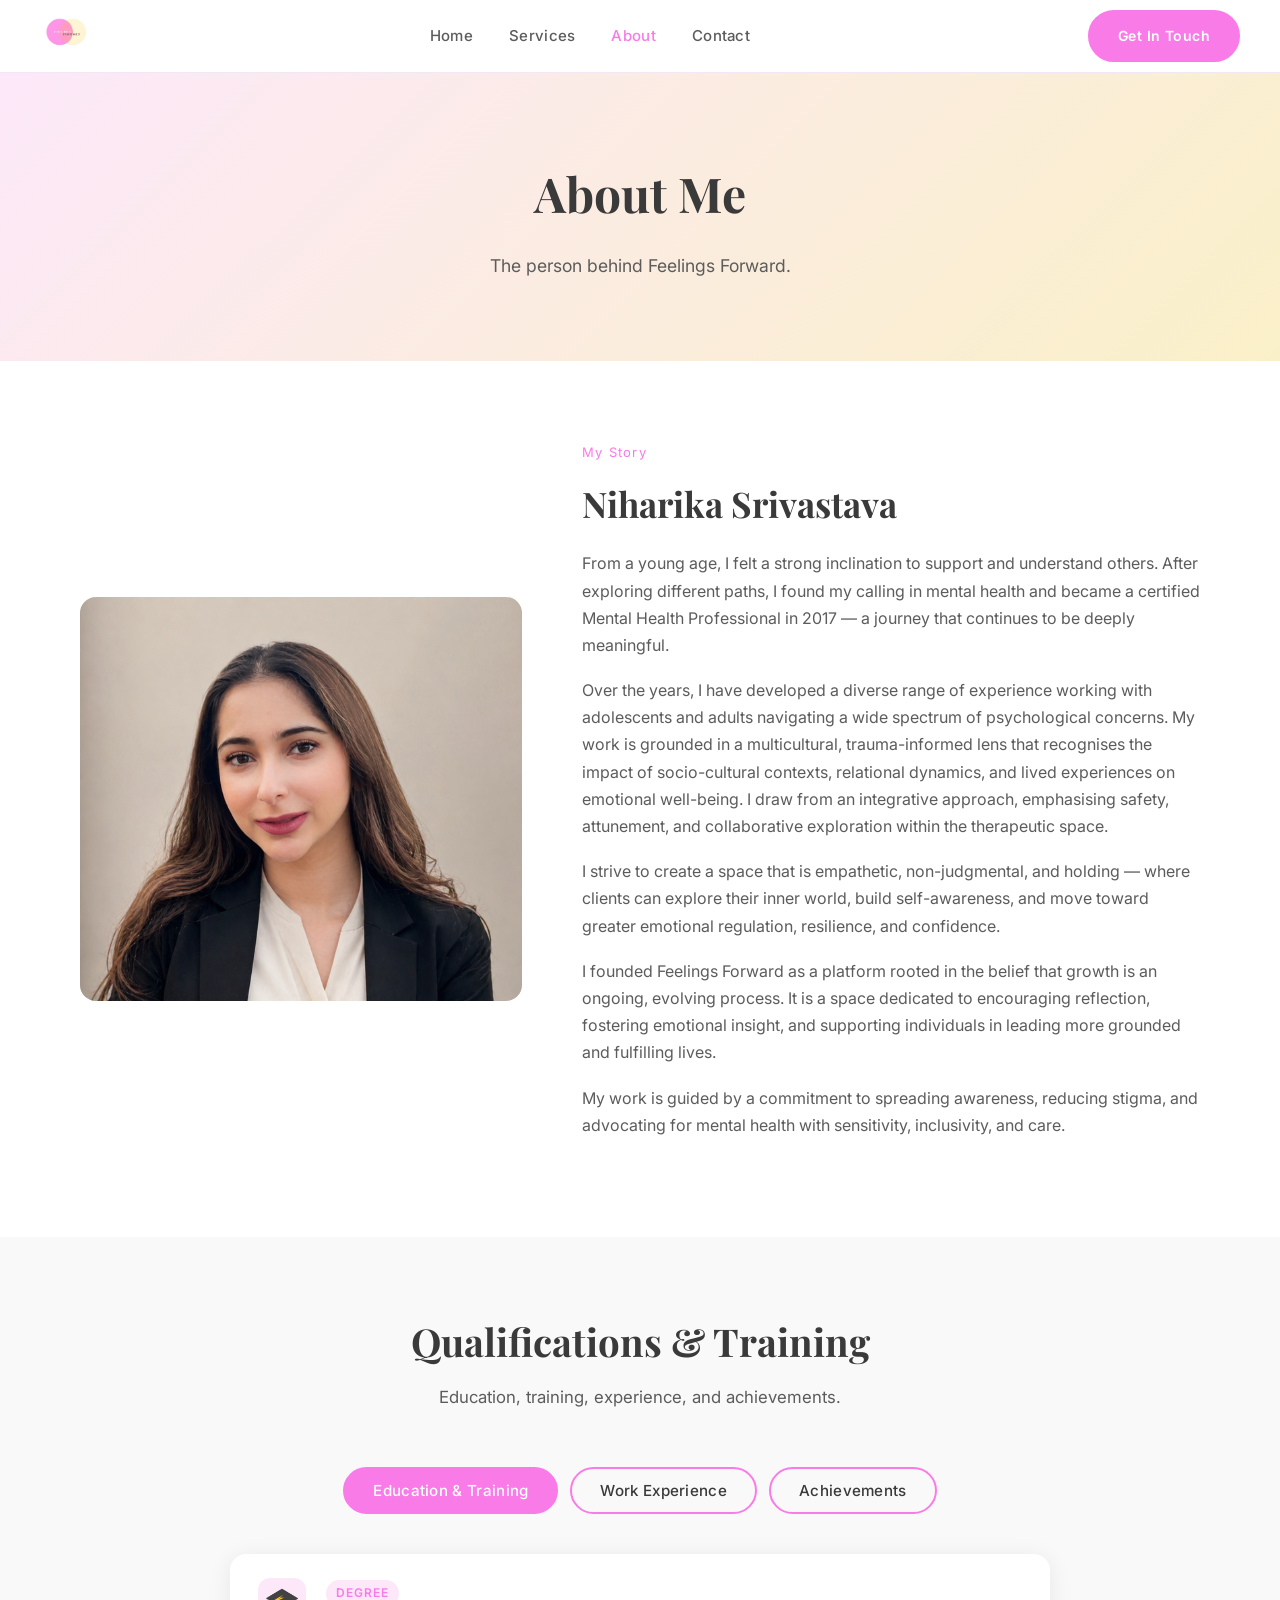
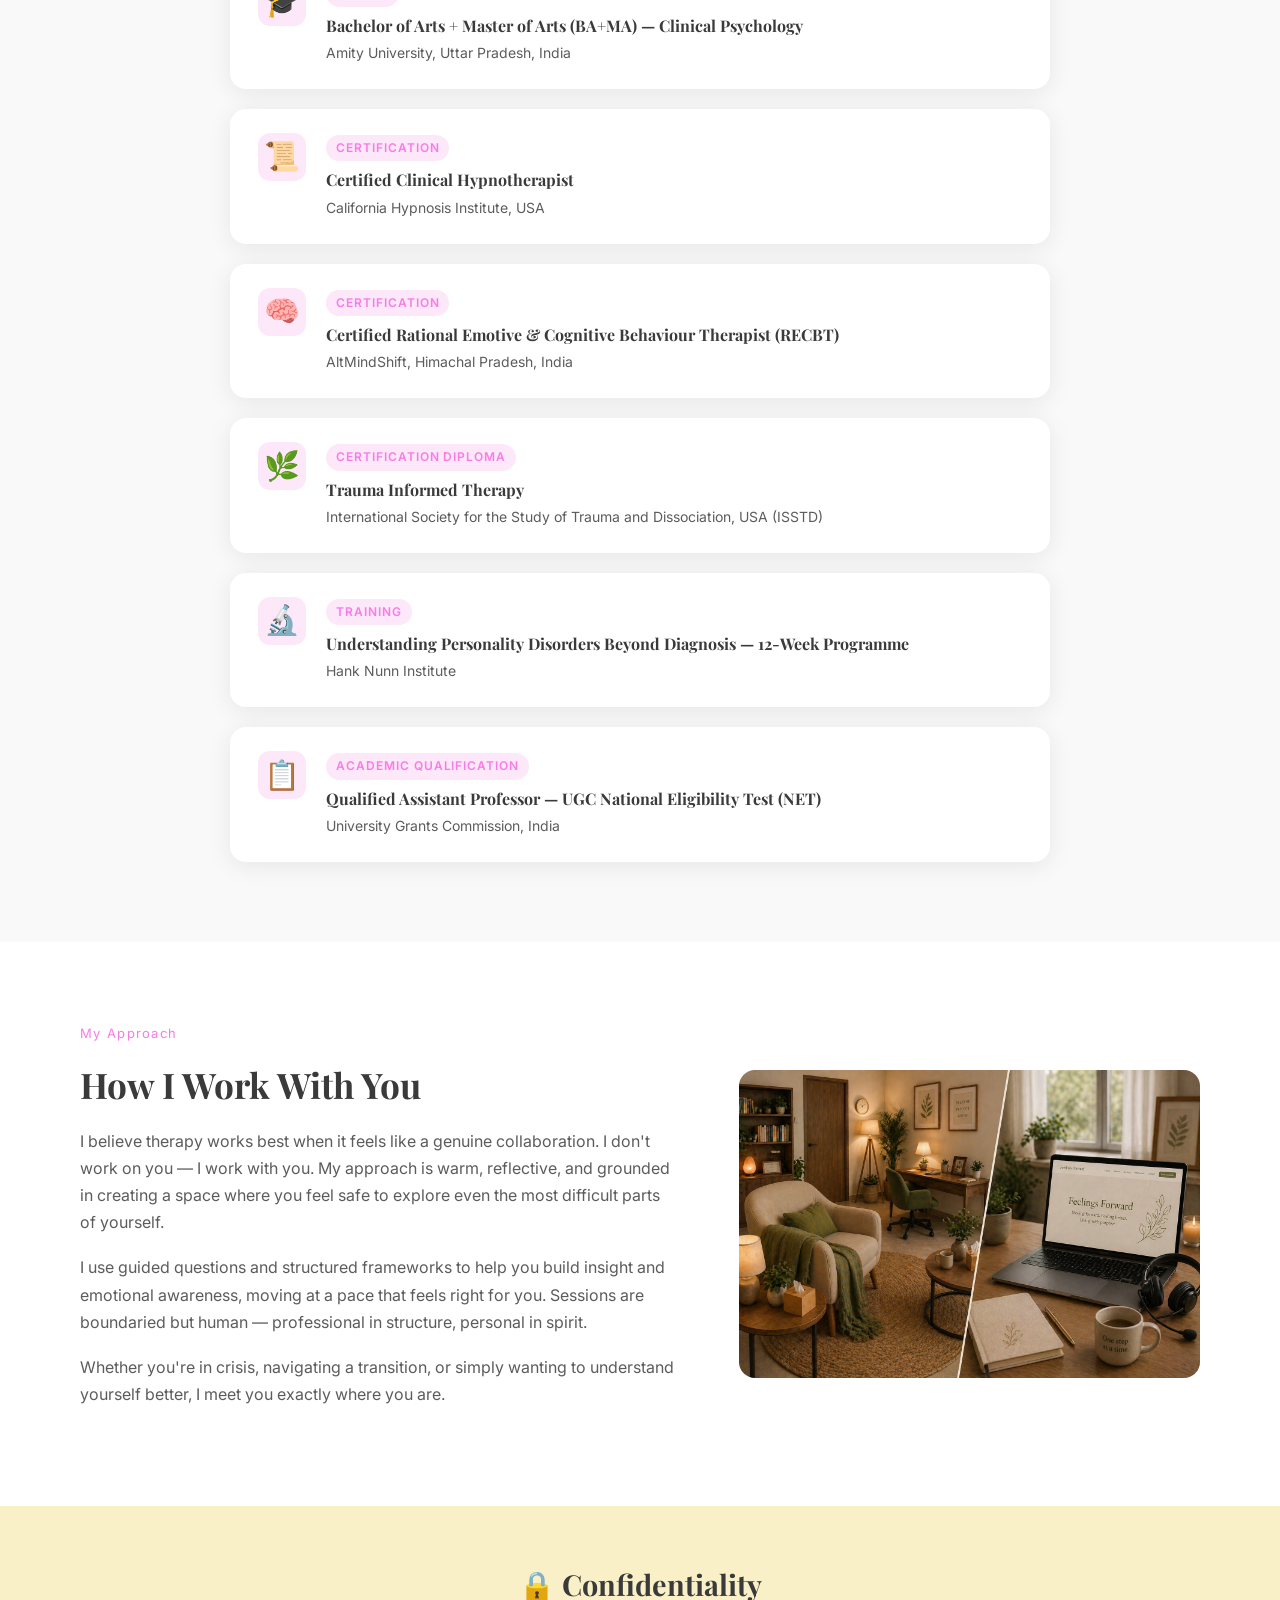
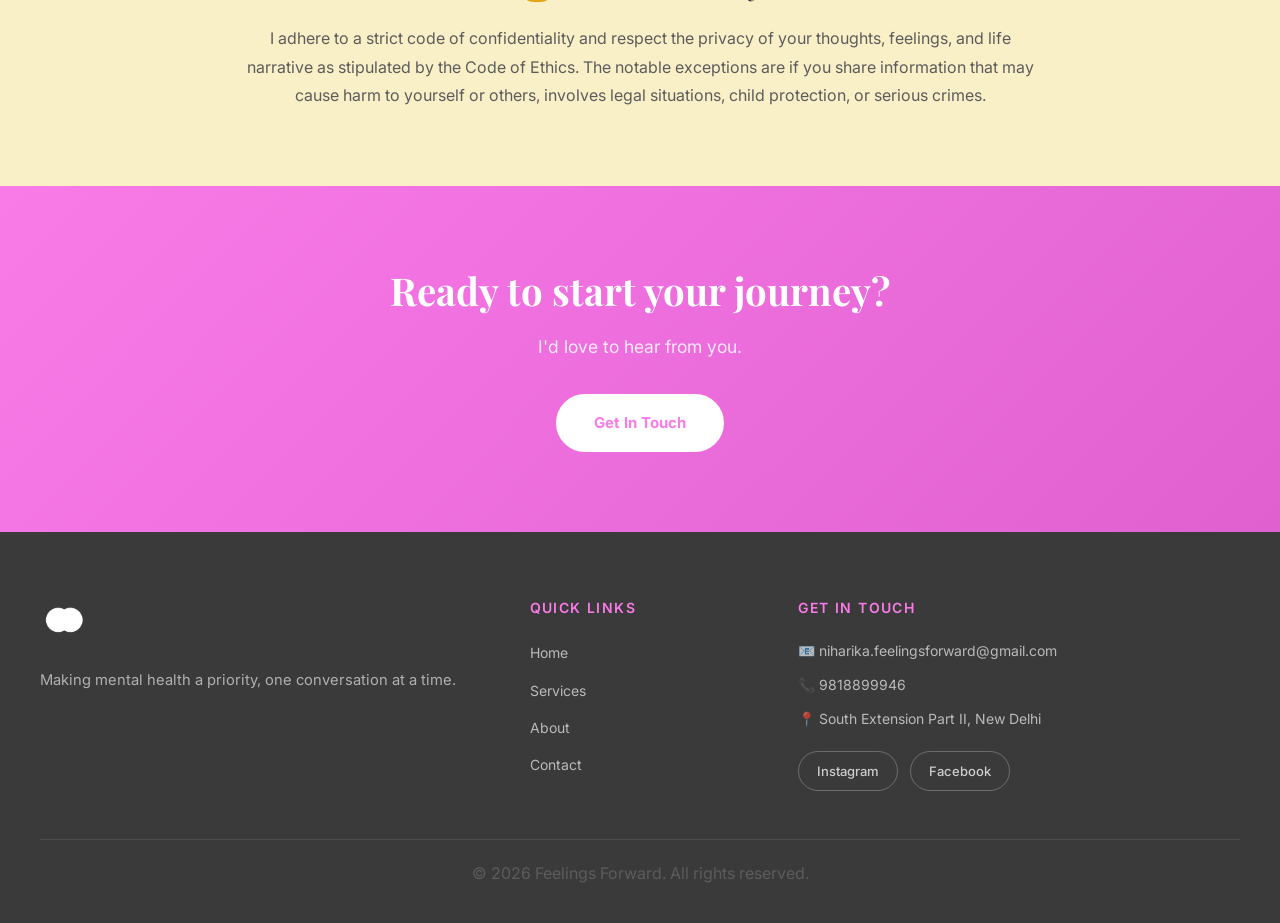
==== commit 7778d53d: "Add Niharika and workspace photos to About page" ====
--- a/about.html
+++ b/about.html
@@ -35,7 +35,7 @@
   <!-- ABOUT MAIN -->
   <section class="section about-main">
     <div class="about-main-image">
-      <div class="placeholder-img large-placeholder"><span>Niharika's Photo</span></div>
+      <img src="niharika.jpg" alt="Niharika Srivastava" style="width:100%;height:100%;object-fit:cover;border-radius:16px;display:block;"/>
     </div>
     <div class="about-main-content">
       <p class="section-label">My Story</p>
@@ -202,7 +202,7 @@
       <p>Whether you're in crisis, navigating a transition, or simply wanting to understand yourself better, I meet you exactly where you are.</p>
     </div>
     <div class="approach-image">
-      <div class="placeholder-img"><span>Workspace / Atmosphere Photo</span></div>
+      <img src="workspace.jpg" alt="Feelings Forward Workspace" style="width:100%;height:100%;object-fit:cover;border-radius:16px;display:block;"/>
     </div>
   </section>
 
--- a/styles.css
+++ b/styles.css
@@ -551,27 +551,113 @@
 
 .qualifications-section { background: var(--light-grey); max-width: 100%; padding: 80px 40px; }
 
-.qual-grid {
-  display: grid;
-  grid-template-columns: repeat(auto-fit, minmax(220px, 1fr));
-  gap: 28px;
-  max-width: 1200px;
+.qual-tabs {
+  display: flex;
+  gap: 12px;
+  justify-content: center;
+  margin-bottom: 40px;
+  flex-wrap: wrap;
+}
+
+.qual-tab-btn {
+  padding: 12px 28px;
+  border: 2px solid var(--pink);
+  background: transparent;
+  color: var(--dark);
+  border-radius: 50px;
+  font-family: var(--font-body);
+  font-size: 0.95rem;
+  font-weight: 500;
+  cursor: pointer;
+  transition: var(--transition);
+  letter-spacing: 0.02em;
+}
+
+.qual-tab-btn:hover,
+.qual-tab-btn.active {
+  background: var(--pink);
+  color: white;
+}
+
+.qual-tab-content {
+  display: none;
+}
+
+.qual-tab-content.active {
+  display: block;
+}
+
+.qual-timeline {
+  max-width: 820px;
   margin: 0 auto;
-}
-
-.qual-card {
+  display: flex;
+  flex-direction: column;
+  gap: 20px;
+}
+
+.qual-timeline-item {
+  display: flex;
+  align-items: flex-start;
+  gap: 20px;
   background: white;
   border-radius: var(--radius);
-  padding: 36px 28px;
-  text-align: center;
+  padding: 24px 28px;
   box-shadow: var(--shadow);
   transition: var(--transition);
 }
 
-.qual-card:hover { transform: translateY(-4px); }
-.qual-icon { font-size: 2rem; margin-bottom: 16px; }
-.qual-card h4 { font-size: 1rem; color: var(--dark); margin-bottom: 8px; }
-.qual-card p { font-size: 0.9rem; }
+.qual-timeline-item:hover {
+  transform: translateY(-3px);
+  box-shadow: 0 8px 32px rgba(0,0,0,0.10);
+}
+
+.qual-timeline-icon {
+  font-size: 1.8rem;
+  flex-shrink: 0;
+  width: 48px;
+  height: 48px;
+  display: flex;
+  align-items: center;
+  justify-content: center;
+  background: var(--pink-light);
+  border-radius: 12px;
+}
+
+.qual-timeline-body {
+  flex: 1;
+}
+
+.qual-tag {
+  display: inline-block;
+  font-size: 0.75rem;
+  font-weight: 600;
+  letter-spacing: 0.08em;
+  text-transform: uppercase;
+  color: var(--pink);
+  background: var(--pink-light);
+  padding: 3px 10px;
+  border-radius: 20px;
+  margin-bottom: 8px;
+}
+
+.qual-timeline-body h4 {
+  font-family: var(--font-heading);
+  font-size: 1rem;
+  color: var(--dark);
+  margin-bottom: 4px;
+  line-height: 1.4;
+}
+
+.qual-institution {
+  font-size: 0.875rem;
+  color: var(--grey);
+  margin: 0;
+}
+
+@media (max-width: 600px) {
+  .qual-timeline-item { flex-direction: column; gap: 12px; }
+  .qual-tab-btn { padding: 10px 18px; font-size: 0.875rem; }
+}
 
 .approach-section {
   display: grid;
